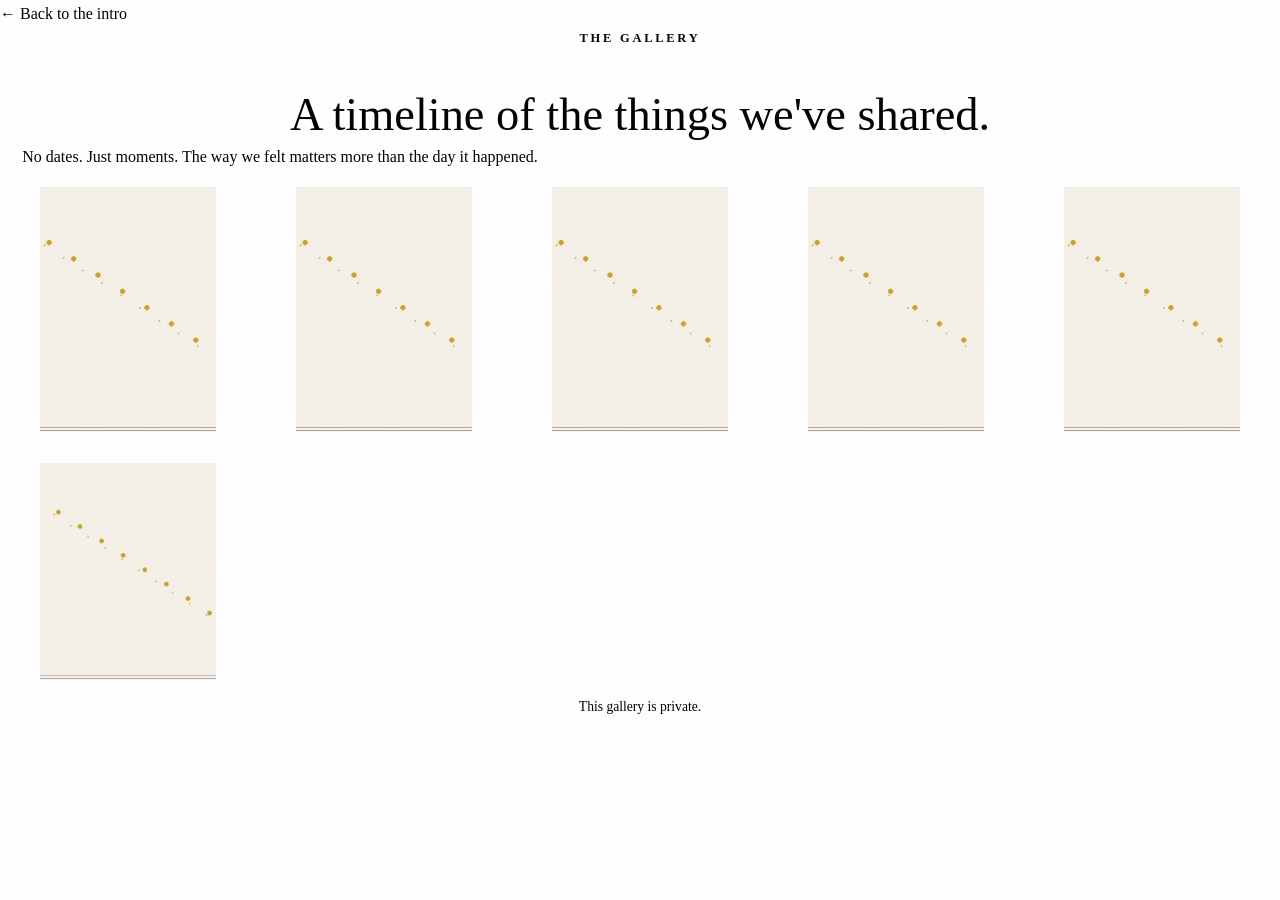
==== gallery.html @ da4cdc5c "init: romantic birthday gift website — 5 pages, design system, motion, self-hosted media" ====
<!DOCTYPE html>
<html lang="en">
<head>
  <meta charset="UTF-8" />
  <meta name="viewport" content="width=device-width, initial-scale=1.0" />
  <title>The Gallery — Happy Birthday</title>
  <meta name="description" content="A timeline of the things we've shared." />
  <link rel="preconnect" href="https://fonts.googleapis.com" />
  <link rel="preconnect" href="https://fonts.gstatic.com" crossorigin />
  <link href="https://fonts.googleapis.com/css2?family=Playfair+Display:ital,wght@0,500;1,500&family=Source+Sans+3:wght@400;600&display=swap" rel="stylesheet" />
  <link rel="stylesheet" href="styles.css" />
</head>
<body>
  <div class="stars" aria-hidden="true"></div>

  <main class="wrap">

    <nav class="wrap nav" aria-label="Page navigation">
      <a href="index.html">← Back to the intro</a>
    </nav>

    <section class="page-head">
      <p class="eyebrow">The Gallery</p>
      <h1>A timeline of the things we've shared.</h1>
      <p class="intro-sub">No dates. Just moments. The way we felt matters more than the day it happened.</p>
    </section>

    <div class="gallery-grid wrap" id="galleryGrid">
      <figure class="photo-card reveal" data-delay="1">
        <img src="assets/placeholder-photo-1.jpg" alt="The day we met" loading="lazy" />
        <figcaption>
          <strong>How we met</strong>
          <span>[[Describe the moment — what you were wearing, what we ate]]</span>
        </figcaption>
      </figure>

      <figure class="photo-card reveal" data-delay="2">
        <img src="assets/placeholder-photo-2.jpg" alt="A love moment" loading="lazy" />
        <figcaption>
          <strong>A love moment</strong>
          <span>[[What this photo means to us]]</span>
        </figcaption>
      </figure>

      <figure class="photo-card reveal" data-delay="3">
        <img src="assets/placeholder-photo-3.jpg" alt="A love moment" loading="lazy" />
        <figcaption>
          <strong>A trip</strong>
          <span>[[The place we went, the way it smelled there]]</span>
        </figcaption>
      </figure>

      <figure class="photo-card reveal" data-delay="4">
        <img src="assets/placeholder-photo-4.jpg" alt="A love moment" loading="lazy" />
        <figcaption>
          <strong>Ordinary Tuesday</strong>
          <span>[[What made this Tuesday ordinary in the best way]]</span>
        </figcaption>
      </figure>

      <figure class="photo-card reveal" data-delay="5">
        <img src="assets/placeholder-photo-5.jpg" alt="A love moment" loading="lazy" />
        <figcaption>
          <strong>Now</strong>
          <span>Some days, I still can't believe you're mine.</span>
        </figcaption>
      </figure>

      <figure class="photo-card reveal" data-delay="6">
        <img src="assets/placeholder-photo-6.jpg" alt="A love moment" loading="lazy" />
        <figcaption>
          <strong>[[Caption]]</strong>
          <span>[[A note about this photo, in your voice]]</span>
        </figcaption>
      </figure>
    </div>

    <footer class="wrap footer">
      <p>This gallery is private.</p>
    </footer>

  </main>

  <script src="app.js"></script>
</body>
</html>
---- styles.css ----
<!--
  Birthday Gift Site — Warm, Romantic Design System
  Parchment paper + deep rose + soft gold. Painterly warmth, airy
  negative space, and a layered, gentle-movement motion language.
-->
:root {
  /* ─── Palette (romantic warm) ─── */
  --paper:       #F7F2E9;   /* warm parchment */
  --paper-soft:  #FAF6EE;   /* card surface */
  --paper-card:  #EFE5D6;   /* deeper parchment for text-on-parchment */
  --ink:         #3A2A26;   /* deep espresso */
  --ink-muted:   #5C4A43;   /* softer ink for fine print */
  --rose:        #7B2D43;   /* primary — deep rose */
  --rose-deep:   #5C1D2E;   /* deeper rose for hover/strong */
  --rose-soft:   #A85A6E;   /* mid rose for eyebrow/cues */
  --gold:        #C9A227;   /* secondary — soft gold */
  --gold-soft:   #E3B06A;   /* lighter gold for glows */
  --taupe:       #8A7A70;   /* muted text & borders */
  --taupe-soft:  #B8A89C;   /* slightly brighter taupe */
  --line:        #E3D9C9;   /* hairline rules */
  --line-soft:   #E9E0D2;

  /* ─── Type tokens ─── */
  --font-serif:  "Playfair Display", "Georgia", serif;
  --font-sans:   "Source Sans 3", "Inter", "Helvetica Neue", sans-serif;

  /* ─── Spacing scale ─── */
  --space-1: 0.5rem;
  --space-2: 1rem;
  --space-3: 1.5rem;
  --space-4: 2rem;
  --space-5: 2.5rem;
  --space-6: 3rem;
  --space-8: 4rem;
  --space-10: 5rem;
  --space-12: 6rem;

  /* ─── Layout ─── */
  --max-width: 1120px;
  --radius: 10px;

  /* ─── Motion ─── */
  --ease-soft: cubic-bezier(0.25, 0.46, 0.45, 0.94);
  --ease-bouncy: cubic-bezier(0.34, 1.56, 0.64, 1);
  --duration-slow: 1s;
  --duration-soft: 0.6s;
  --duration-faster: 0.3s;
  --reveal-distance: 22px;
}

* { box-sizing: border-box; }

html { scroll-behavior: smooth; }

body {
  background: var(--paper);
  color: var(--ink);
  font-family: var(--font-sans);
  font-size: 1rem;
  line-height: 1.75;
  -webkit-font-smoothing: antialiased;
  text-rendering: optimizeLegibility;
  margin: 0;
  padding: 0;
  min-height: 100vh;
}

/* ─── Decorative grain overlay ─── */
body::after {
  content: "";
  position: fixed;
  inset: 0;
  pointer-events: none;
  z-index: 9999;
  opacity: 0.035;
  background-image: url("data:image/svg+xml,%3Csvg xmlns='http://www.w3.org/2000/svg' width='120' height='120'%3E%3Cfilter id='n'%3E%3CfeTurbulence type='fractalNoise' baseFrequency='0.85' numOctaves='2' stitchTiles='stitch'/%3E%3C/filter%3E%3Crect width='120' height='120' filter='url(%23n)' opacity='1'/%3E%3C/svg%3E");
  background-repeat: repeat;
  background-size: 120px 120px;
}

/* ─── Decorative floating sparkles (pure CSS) ─── */
.sparkle {
  position: fixed;
  width: 4px;
  height: 4px;
  background: var(--gold);
  border-radius: 50%;
  pointer-events: none;
  z-index: 60;
  opacity: 0;
  animation: sparkle 5s ease-in-out infinite;
}
@keyframes sparkle {
  0%   { opacity: 0; transform: scale(0.6); }
  20%  { opacity: 1; transform: scale(1); }
  100% { opacity: 0; transform: translateY(-40px) scale(1.6); }
}

/* ─── Typography ─── */
h1, h2, h3, h4, .serif { font-family: var(--font-serif); font-weight: 500; line-height: 1.18; color: var(--ink); }
p  { margin: 0 0 var(--space-2); }
a  { color: var(--rose); text-decoration: none; }
strong { color: var(--ink); }
em { font-style: italic; }

::selection { background: var(--rose); color: var(--paper); }

/* ─── Layout helpers ─── */
.wrap { max-width: var(--max-width); margin: 0 auto; padding: 0 var(--space-4); }
.section { padding: var(--space-10) 0; border-bottom: 1px solid var(--line-soft); }
.section:last-of-type { border-bottom: none; }

/* ─── Animated reveal (scroll) ─── */
.reveal {
  opacity: 0;
  transform: translateY(var(--reveal-distance));
  transition: opacity var(--duration-soft) var(--ease-soft),
              transform var(--duration-slow) var(--ease-soft);
}
.reveal.in {
  opacity: 1;
  transform: translateY(0);
}
.reveal[data-delay="1"] { transition-delay: 0.1s; }
.reveal[data-delay="2"] { transition-delay: 0.2s; }
.reveal[data-delay="3"] { transition-delay: 0.3s; }
.reveal[data-delay="4"] { transition-delay: 0.4s; }
.reveal[data-delay="5"] { transition-delay: 0.5s; }

/* ─── Navigation ─── */
.nav {
  display: flex;
  justify-content: space-between;
  align-items: center;
  padding: var(--space-3) 0;
  border-bottom: 1px solid var(--line);
  position: sticky;
  top: 0;
  background: var(--paper);
  backdrop-filter: blur(14px);
  -webkit-backdrop-filter: blur(14px);
  z-index: 100;
}
.nav-brand {
  font-family: var(--font-serif);
  font-size: 1.7rem;
  color: var(--rose);
  letter-spacing: 0.16em;
}
.nav-links {
  list-style: none;
  display: flex;
  gap: var(--space-4);
  margin: 0;
  padding: 0;
}
.nav-links a {
  font-weight: 600;
  color: var(--ink);
  transition: color var(--duration-soft) var(--ease-soft);
}
.nav-links a:hover { color: var(--rose); }
.nav-links a.active { color: var(--rose-deep); }

/* ─── Footer ─── */
.footer {
  margin-top: var(--space-8);
  padding-top: var(--space-4);
  border-top: 1px solid var(--line);
  text-align: center;
  font-size: 0.85rem;
  color: var(--taupe);
}
.footer p { margin: var(--space-1) 0; }

/* ─── Page head ─── */
.page-head { text-align: center; padding: var(--space-4) 0 var(--space-6); }
.page-head .eyebrow {
  text-transform: uppercase;
  letter-spacing: 0.22em;
  font-size: 0.78rem;
  font-weight: 600;
  color: var(--rose);
}
.page-head h1 { font-size: clamp(1.9rem, 4.2vw, 2.9rem); margin-bottom: var(--space-2); }
.intro-sub { max-width: 520px; margin: 0 auto; color: var(--taupe); }

/* ═══════════════════════════════
   INTRO (index.html)
   ═════════════════════════════== */
.intro {
  padding: var(--space-12) 0 var(--space-8);
  text-align: center;
  position: relative;
  overflow: hidden;
}
.intro::before {
  content: "";
  position: absolute;
  inset: 0 0 auto 50%;
  width: 240px;
  height: 1px;
  background: linear-gradient(90deg, transparent, var(--gold));
  transform: translateX(-50%);
}
.intro .eyebrow {
  text-transform: uppercase;
  letter-spacing: 0.22em;
  font-size: 0.78rem;
  font-weight: 600;
  color: var(--rose);
}
.intro h1 { font-size: clamp(2.4rem, 6vw, 4rem); letter-spacing: 0.01em; margin-bottom: var(--space-4); }
.intro h1 .accent { color: var(--rose); }
.intro .opening-note {
  max-width: 560px;
  margin: 0 auto var(--space-6);
  color: var(--taupe);
}
.intro .opening-note + .opening-note { margin-top: var(--space-2); }

/* ─── Envelope / letter CTA ─── */
.envelope {
  display: inline-flex;
  flex-direction: column;
  align-items: center;
  gap: var(--space-3);
  background:
    radial-gradient(circle at 30% 20%, rgba(201,162,39,0.18), transparent 55%),
    var(--paper-soft);
  border: 1px solid var(--line);
  border-radius: var(--radius);
  padding: var(--space-6);
  max-width: 380px;
  margin: var(--space-4) auto;
  box-shadow: 0 8px 24px rgba(60,30,20,0.10);
  transition: transform var(--duration-soft) var(--ease-soft),
              box-shadow var(--duration-soft) var(--ease-soft);
}
.envelope:hover {
  transform: translateY(-6px);
  box-shadow: 0 14px 36px rgba(123,45,67,0.16);
}
.envelope-label { font-weight: 600; color: var(--rose); font-size: 1rem; }
.envelope-copy { color: var(--taupe); font-style: italic; font-size: 1rem; }
.envelope .btn { box-shadow: 0 2px 8px rgba(60,30,20,0.12); }

/* ═══════════════════════════════
   LETTER
   ═════════════════════════════== */
.letter-paper {
  background:
    radial-gradient(circle at 70% 10%, rgba(201,162,39,0.14), transparent 45%),
    var(--paper-soft);
  border: 1px solid var(--line);
  border-radius: var(--radius);
  padding: var(--space-8);
  position: relative;
  overflow: hidden;
}
.letter-paper::before {
  content: "";
  position: absolute;
  inset: 0;
  background:
    repeating-linear-gradient(45deg, transparent, transparent 30px, rgba(123,45,67,0.045) 30px, rgba(123,45,67,0.045) 31px);
  pointer-events: none;
}
.letter-paper .unfold-entry {
  position: absolute;
  inset: 0;
  background: var(--paper);
  border-radius: var(--radius);
  border: 1px dashed var(--line);
  display: flex;
  align-items: center;
  justify-content: center;
  text-align: center;
  padding: var(--space-8);
  color: var(--taupe);
  font-style: italic;
  opacity: 0;
  transition: opacity var(--duration-slow) var(--ease-soft),
              transform var(--duration-slow) var(--ease-soft);
}
.letter-paper .unfold-entry.show { opacity: 1; transform: translateY(0); }
.letter-paper .letter-body { position: relative; z-index: 1; }
.letter-paper h1 { text-align: center; font-size: clamp(1.7rem, 3.5vw, 2.5rem); margin-bottom: var(--space-3); }
.letter-quote {
  font-family: var(--font-serif);
  font-style: italic;
  border-left: 2px solid var(--gold);
  padding: var(--space-4) var(--space-3);
  color: var(--ink);
  font-size: 1.1rem;
  font-style: italic;
}
.letter-rule { border: none; border-top: 2px solid var(--line); margin: var(--space-5) 0; }
.letter-rule::after {
  content: "";
  position: absolute;
  inset: 0 0 0 0;
  border-top: 2px solid var(--rose);
  opacity: 0.45;
  border-radius: 0;
}
.letter-sign { text-align: center; font-style: italic; color: var(--ink); margin-top: var(--space-5); }
.letter-sign .signature { display: block; }

/* ═══════════════════════════════
   QUESTIONS
   ═════════════════════════════== */
.questions { padding: var(--space-6) 0 var(--space-8); }
.intro-sub {
  max-width: 560px;
  margin: 0 auto var(--space-8);
  color: var(--taupe);
}
.intro-sub + .intro-sub { margin-top: var(--space-2); }

/* A single question card — native <details> fold-out */
.q-card {
  background: var(--paper-soft);
  border: 1px solid var(--line);
  border-radius: var(--radius);
  padding: var(--space-5) var(--space-5) var(--space-4);
  margin-bottom: var(--space-3);
  position: relative;
  overflow: hidden;
  transition: border-color var(--duration-soft) var(--ease-soft),
              box-shadow var(--duration-soft) var(--ease-soft);
}
.q-card:hover {
  border-color: var(--rose);
  box-shadow: 0 12px 28px rgba(123,45,67,0.12);
}
.q-card[open] {
  border-color: var(--rose);
  box-shadow: 0 12px 28px rgba(123,45,67,0.12);
}

/* The question summary row */
.q-card summary {
  list-style: none;
  cursor: pointer;
  display: flex;
  align-items: center;
  gap: var(--space-3);
  font-family: var(--font-serif);
  font-size: 1.25rem;
  color: var(--ink);
  line-height: 1.4;
}
.q-card summary::-webkit-details-marker { display: none; }
.q-card[open] summary { padding-bottom: var(--space-2); }

/* The question number (roman/numeral) */
.q-number {
  font-family: var(--font-sans);
  font-size: 0.72rem;
  font-weight: 600;
  letter-spacing: 0.12em;
  color: var(--gold);
  text-transform: uppercase;
  flex-shrink: 0;
}

/* The question text */
.q-text {
  font-weight: 500;
  color: var(--ink);
  transition: color var(--duration-soft) var(--ease-soft);
}
.q-card:hover .q-text { color: var(--rose); }

/* The answer panel that folds out */
.q-answer {
  margin-top: var(--space-4);
  padding: var(--space-4) var(--space-5);
  border-left: 3px solid var(--rose);
  background: rgba(123,45,67,0.04);
  color: var(--ink);
  font-size: 1rem;
  line-height: 1.7;
  transition: background var(--duration-soft) var(--ease-soft);
}
.q-card[open] .q-answer { background: var(--rose-soft); }

/* The shared letter sign-off */
.letter-wrap { text-align: center; margin-top: var(--space-8); }
.letter-sign { font-style: italic; color: var(--ink); }
.letter-sign .signature { display: block; }

/* ─── Responsive ─── */
@media (max-width: 600px) {
  .q-card { padding: var(--space-4); margin-bottom: var(--space-2); }
  .q-card summary { font-size: 1.1rem; }
  .q-answer { font-size: 0.95rem; padding: var(--space-3); margin-top: var(--space-3); }
}

/* ═══════════════════════════════
   GALLERY
   ═════════════════════════════== */
.gallery-grid {
  display: grid;
  grid-template-columns: repeat(auto-fill, minmax(250px, 1fr));
  gap: var(--space-3);
  overflow: hidden;
  scroll-snap-type: x mandatory;
  -webkit-overflow-scrolling: touch;
}
.photo-card {
  background: var(--paper-soft);
  border: 1px solid var(--line);
  border-radius: var(--radius);
  overflow: hidden;
  box-shadow: 0 1px 0 rgba(0,0,0,0.04);
  scroll-snap-align: start;
  transition: transform var(--duration-soft) var(--ease-soft),
              box-shadow var(--duration-soft) var(--ease-soft);
}
.photo-card:hover { transform: translateY(-4px); box-shadow: 0 12px 28px rgba(123,45,67,0.15); }
.photo-card img {
  width: 100%;
  aspect-ratio: 4 / 3;
  object-fit: cover;
  display: block;
  background: var(--paper-soft);
  position: relative;
  transition: transform var(--duration-soft) var(--ease-soft);
}
.photo-card:hover img { transform: scale(1.02); }
.photo-card figcaption {
  padding: var(--space-3);
  text-align: center;
}
.photo-card figcaption strong {
  display: block;
  font-family: var(--font-serif);
  color: var(--ink);
}
.photo-card figcaption span { color: var(--taupe); font-size: 0.85rem; }

/* ═══════════════════════════════
   SONG
   ═════════════════════════════== */
.song-block { text-align: center; padding: var(--space-4) 0 var(--space-10); }
.song-block .song-meta {
  font-family: var(--font-serif);
  font-size: 2rem;
  color: var(--ink);
  margin-bottom: var(--space-2);
}
.song-block .song-meta .dash { margin: 0 var(--space-2); color: var(--taupe); }
.song-block .song-sub { color: var(--taupe); font-style: italic; margin-bottom: var(--space-6); }
.song-block .song-sub em {
  font-style: italic;
  color: var(--rose-deep);
}
.embed-cue {
  background: var(--paper-soft);
  border: 1px dashed var(--line);
  border-radius: var(--radius);
  padding: var(--space-4);
  text-align: center;
}
.embed-cue .embed-label { font-weight: 600; color: var(--rose); margin-bottom: var(--space-3); }
.embed-cue .embed-hint { font-size: 0.85rem; color: var(--taupe); }
.embed-cue .youtube-embed {
  border-radius: var(--radius);
  overflow: hidden;
  box-shadow: 0 8px 28px rgba(60,30,20,0.14);
}

/* ═══════════════════════════════
   VIDEOS
   ═════════════════════════════== */
.video-player { padding: var(--space-2) 0 var(--space-10); }
.video-row {
  display: flex;
  flex-direction: column;
  align-items: center;
  gap: var(--space-2);
}
.video-card {
  width: 100%;
  max-width: 640px;
  aspect-ratio: 16 / 9;
  border: none;
  display: block;
  background: #000;
  color: #fff;
  border-radius: var(--radius);
  box-shadow: 0 8px 28px rgba(60,30,20,0.14);
  transition: transform var(--duration-soft) var(--ease-soft),
              box-shadow var(--duration-soft) var(--ease-soft);
}
.video-card:hover { transform: scale(1.015); box-shadow: 0 12px 32px rgba(123,45,67,0.18); }
.video-cap {
  font-size: 0.85rem;
  color: var(--taupe);
  text-align: center;
}

/* ═══════════════════════════════
   INTRO RULES / DECORATIVE
   ═════════════════════════════== */
.rule-double {
  display: flex;
  align-items: center;
  gap: var(--space-3);
  color: var(--line);
  margin: var(--space-4) 0;
}
.rule-double::before,
.rule-double::after {
  content: "";
  flex: 1;
  height: 1px;
  background: var(--line);
}
.rule-double::before { margin-right: 12px; }
.rule-double::after { margin-left: 12px; }

/* ─── Marquee ticker (decorative, romantic) ─── */
.marquee {
  overflow: hidden;
  background: var(--paper-soft);
  border-top: 1px solid var(--line);
  border-bottom: 1px solid var(--line);
}
.marquee-track {
  display: flex;
  gap: var(--space-4);
  width: max-content;
  animation: marquee 32s linear infinite;
}
.marquee-track:hover { animation-play-state: paused; }
.marquee span {
  font-family: var(--font-serif);
  font-style: italic;
  color: var(--taupe);
  padding: var(--space-2) var(--space-4);
  white-space: nowrap;
  flex-shrink: 0;
}
@keyframes marquee {
  from { transform: translateX(0); }
  to   { transform: translateX(-50%); }
}
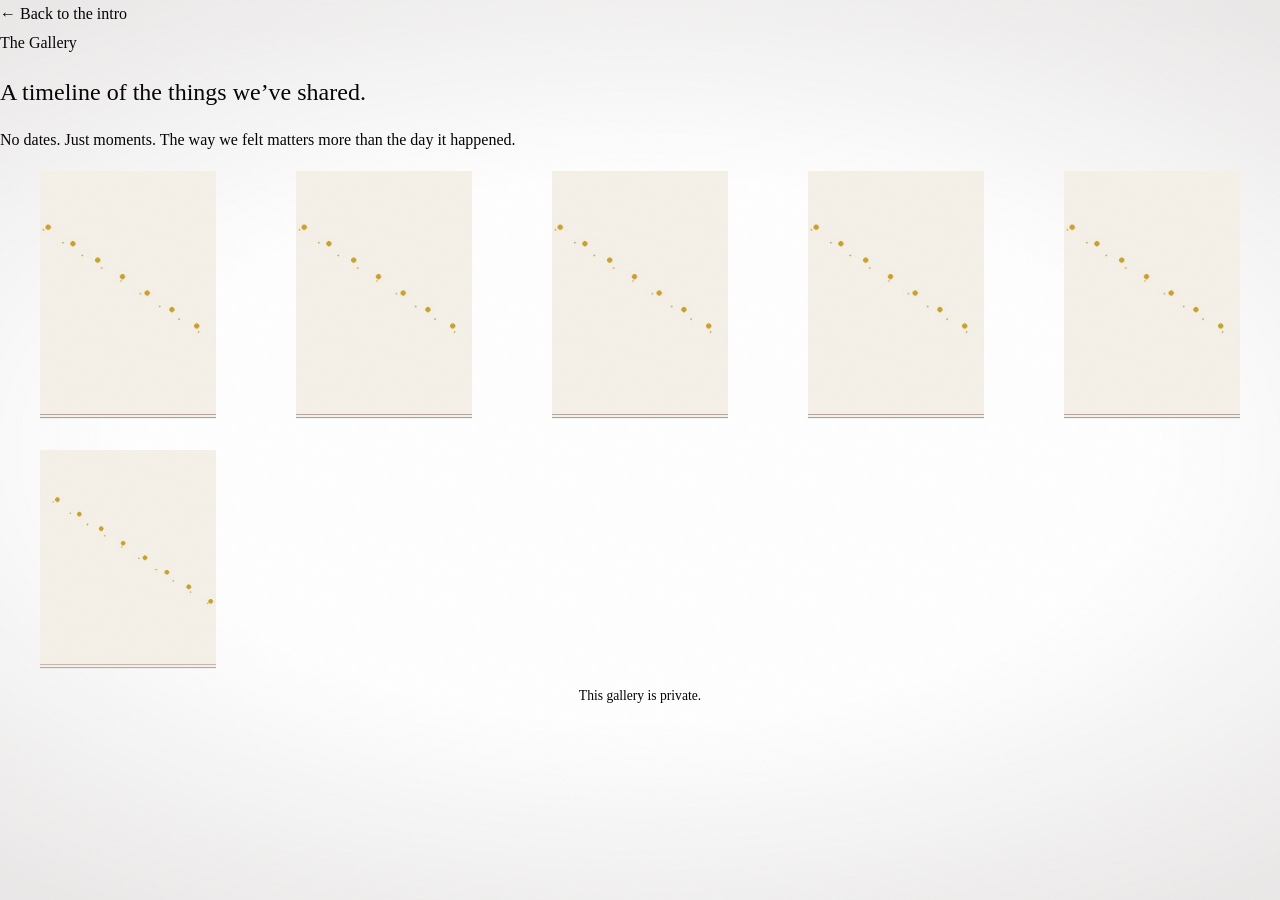
==== commit 0c3bbc8b: "refine: remove un-styled stars, add premium decorations, cleaner content per catp pine + yepa auoii " ====
--- a/gallery.html
+++ b/gallery.html
@@ -11,17 +11,16 @@
   <link rel="stylesheet" href="styles.css" />
 </head>
 <body>
-  <div class="stars" aria-hidden="true"></div>
 
   <main class="wrap">
 
     <nav class="wrap nav" aria-label="Page navigation">
-      <a href="index.html">← Back to the intro</a>
+      <a href="index.html">&larr; Back to the intro</a>
     </nav>
 
     <section class="page-head">
       <p class="eyebrow">The Gallery</p>
-      <h1>A timeline of the things we've shared.</h1>
+      <h1>A timeline of the things we&rsquo;ve shared.</h1>
       <p class="intro-sub">No dates. Just moments. The way we felt matters more than the day it happened.</p>
     </section>
 
@@ -30,7 +29,7 @@
         <img src="assets/placeholder-photo-1.jpg" alt="The day we met" loading="lazy" />
         <figcaption>
           <strong>How we met</strong>
-          <span>[[Describe the moment — what you were wearing, what we ate]]</span>
+          <span>[[Describe the moment &mdash; what you were wearing, what we ate]]</span>
         </figcaption>
       </figure>
 
@@ -62,7 +61,7 @@
         <img src="assets/placeholder-photo-5.jpg" alt="A love moment" loading="lazy" />
         <figcaption>
           <strong>Now</strong>
-          <span>Some days, I still can't believe you're mine.</span>
+          <span>Some days, I still can&rsquo;t believe you&rsquo;re mine.</span>
         </figcaption>
       </figure>
 
--- a/styles.css
+++ b/styles.css
@@ -1,10 +1,10 @@
-<!--
-  Birthday Gift Site — Warm, Romantic Design System
-  Parchment paper + deep rose + soft gold. Painterly warmth, airy
-  negative space, and a layered, gentle-movement motion language.
--->
+// Birthday Gift Site — Refined Design System v2
+// Reference: cattpine (polished, "SO CUTEEE"), yepaauoii (pink theme + music embed)
+// Parchment paper + deep rose + soft gold. Elevating the motion to be
+// premium, not playful. The gift is presented as an unboxing of elegance.
+
 :root {
-  /* ─── Palette (romantic warm) ─── */
+  /* ─── Palette (romantic warm, premium) ─── */
   --paper:       #F7F2E9;   /* warm parchment */
   --paper-soft:  #FAF6EE;   /* card surface */
   --paper-card:  #EFE5D6;   /* deeper parchment for text-on-parchment */
@@ -13,6 +13,7 @@
   --rose:        #7B2D43;   /* primary — deep rose */
   --rose-deep:   #5C1D2E;   /* deeper rose for hover/strong */
   --rose-soft:   #A85A6E;   /* mid rose for eyebrow/cues */
+  --rose-glow:   #E8C9D8;   /* rose tint for glows/borders */
   --gold:        #C9A227;   /* secondary — soft gold */
   --gold-soft:   #E3B06A;   /* lighter gold for glows */
   --taupe:       #8A7A70;   /* muted text & borders */
@@ -24,7 +25,7 @@
   --font-serif:  "Playfair Display", "Georgia", serif;
   --font-sans:   "Source Sans 3", "Inter", "Helvetica Neue", sans-serif;
 
-  /* ─── Spacing scale ─── */
+  /* ─── Spacing scale (looser, premium) ─── */
   --space-1: 0.5rem;
   --space-2: 1rem;
   --space-3: 1.5rem;
@@ -34,18 +35,22 @@
   --space-8: 4rem;
   --space-10: 5rem;
   --space-12: 6rem;
+  --space-16: 8rem;
 
   /* ─── Layout ─── */
-  --max-width: 1120px;
-  --radius: 10px;
+  --max-width: 1100px;
+  --radius: 12px;
+  --radius-sm: 6px;
+  --radius-full: 9999px;
 
   /* ─── Motion ─── */
   --ease-soft: cubic-bezier(0.25, 0.46, 0.45, 0.94);
   --ease-bouncy: cubic-bezier(0.34, 1.56, 0.64, 1);
-  --duration-slow: 1s;
-  --duration-soft: 0.6s;
-  --duration-faster: 0.3s;
-  --reveal-distance: 22px;
+  --duration-slow: 1.2s;
+  --duration-soft: 0.7s;
+  --duration-faster: 0.35s;
+  --reveal-distance: 28px;
+  --sparkle-size: 4px;
 }
 
 * { box-sizing: border-box; }
@@ -57,12 +62,13 @@
   color: var(--ink);
   font-family: var(--font-sans);
   font-size: 1rem;
-  line-height: 1.75;
+  line-height: 1.8;
   -webkit-font-smoothing: antialiased;
   text-rendering: optimizeLegibility;
   margin: 0;
   padding: 0;
   min-height: 100vh;
+  position: relative;
 }
 
 /* ─── Decorative grain overlay ─── */
@@ -72,17 +78,27 @@
   inset: 0;
   pointer-events: none;
   z-index: 9999;
-  opacity: 0.035;
+  opacity: 0.045;
   background-image: url("data:image/svg+xml,%3Csvg xmlns='http://www.w3.org/2000/svg' width='120' height='120'%3E%3Cfilter id='n'%3E%3CfeTurbulence type='fractalNoise' baseFrequency='0.85' numOctaves='2' stitchTiles='stitch'/%3E%3C/filter%3E%3Crect width='120' height='120' filter='url(%23n)' opacity='1'/%3E%3C/svg%3E");
   background-repeat: repeat;
   background-size: 120px 120px;
 }
 
+/* ─── Vignette (deepens edges, adds warmth) ─── */
+body::before {
+  content: "";
+  position: fixed;
+  inset: 0;
+  pointer-events: none;
+  z-index: 0;
+  background: radial-gradient(ellipse 80% 60% at center, transparent 50%, rgba(58,42,38,0.10) 100%);
+}
+
 /* ─── Decorative floating sparkles (pure CSS) ─── */
 .sparkle {
   position: fixed;
-  width: 4px;
-  height: 4px;
+  width: var(--sparkle-size);
+  height: var(--sparkle-size);
   background: var(--gold);
   border-radius: 50%;
   pointer-events: none;
@@ -96,18 +112,23 @@
   100% { opacity: 0; transform: translateY(-40px) scale(1.6); }
 }
 
+/* ── Scrollbar (thin, elegant) ── */
+::-webkit-scrollbar { width: 8px; height: 8px; }
+::-webkit-scrollbar-track { background: var(--paper-soft); }
+::-webkit-scrollbar-thumb { background: var(--rose); border-radius: var(--radius-sm); }
+::-webkit-scrollbar-thumb:hover { background: var(--rose-deep); }
+
 /* ─── Typography ─── */
 h1, h2, h3, h4, .serif { font-family: var(--font-serif); font-weight: 500; line-height: 1.18; color: var(--ink); }
 p  { margin: 0 0 var(--space-2); }
 a  { color: var(--rose); text-decoration: none; }
 strong { color: var(--ink); }
 em { font-style: italic; }
-
 ::selection { background: var(--rose); color: var(--paper); }
 
 /* ─── Layout helpers ─── */
 .wrap { max-width: var(--max-width); margin: 0 auto; padding: 0 var(--space-4); }
-.section { padding: var(--space-10) 0; border-bottom: 1px solid var(--line-soft); }
+.section { padding: var(--space-12) 0; border-bottom: 1px solid var(--line-soft); }
 .section:last-of-type { border-bottom: none; }
 
 /* ─── Animated reveal (scroll) ─── */
@@ -126,6 +147,7 @@
 .reveal[data-delay="3"] { transition-delay: 0.3s; }
 .reveal[data-delay="4"] { transition-delay: 0.4s; }
 .reveal[data-delay="5"] { transition-delay: 0.5s; }
+.reveal[data-delay="6"] { transition-delay: 0.6s; }
 
 /* ─── Navigation ─── */
 .nav {
@@ -164,7 +186,7 @@
 
 /* ─── Footer ─── */
 .footer {
-  margin-top: var(--space-8);
+  margin-top: var(--space-10);
   padding-top: var(--space-4);
   border-top: 1px solid var(--line);
   text-align: center;
@@ -173,34 +195,32 @@
 }
 .footer p { margin: var(--space-1) 0; }
 
-/* ─── Page head ─── */
-.page-head { text-align: center; padding: var(--space-4) 0 var(--space-6); }
-.page-head .eyebrow {
-  text-transform: uppercase;
-  letter-spacing: 0.22em;
-  font-size: 0.78rem;
-  font-weight: 600;
-  color: var(--rose);
-}
-.page-head h1 { font-size: clamp(1.9rem, 4.2vw, 2.9rem); margin-bottom: var(--space-2); }
-.intro-sub { max-width: 520px; margin: 0 auto; color: var(--taupe); }
-
 /* ═══════════════════════════════
    INTRO (index.html)
    ═════════════════════════════== */
 .intro {
-  padding: var(--space-12) 0 var(--space-8);
+  padding: var(--space-16) 0 var(--space-10);
   text-align: center;
   position: relative;
   overflow: hidden;
 }
 .intro::before {
+  content: "";
+  position: absolute;
+  top: 50%;
+  left: 50%;
+  width: 240px;
+  height: 1px;
+  background: linear-gradient(90deg, transparent, var(--gold), transparent);
+  transform: translate(-50%, -50%);
+}
+.intro::before, .intro::after {
   content: "";
   position: absolute;
   inset: 0 0 auto 50%;
   width: 240px;
   height: 1px;
-  background: linear-gradient(90deg, transparent, var(--gold));
+  background: linear-gradient(90deg, transparent, var(--gold), transparent);
   transform: translateX(-50%);
 }
 .intro .eyebrow {
@@ -219,7 +239,7 @@
 }
 .intro .opening-note + .opening-note { margin-top: var(--space-2); }
 
-/* ─── Envelope / letter CTA ─── */
+/* ─── Gift envelope / letter CTA ─── */
 .envelope {
   display: inline-flex;
   flex-direction: column;
@@ -453,10 +473,7 @@
 }
 .song-block .song-meta .dash { margin: 0 var(--space-2); color: var(--taupe); }
 .song-block .song-sub { color: var(--taupe); font-style: italic; margin-bottom: var(--space-6); }
-.song-block .song-sub em {
-  font-style: italic;
-  color: var(--rose-deep);
-}
+.song-block .song-sub em { font-style: italic; color: var(--rose-deep); }
 .embed-cue {
   background: var(--paper-soft);
   border: 1px dashed var(--line);
@@ -470,6 +487,7 @@
   border-radius: var(--radius);
   overflow: hidden;
   box-shadow: 0 8px 28px rgba(60,30,20,0.14);
+  margin: var(--space-3) 0;
 }
 
 /* ═══════════════════════════════
@@ -548,3 +566,11 @@
   from { transform: translateX(0); }
   to   { transform: translateX(-50%); }
 }
+
+/* ─── Decorative border ornaments ─── */
+.ornament {
+  font-size: 1.4rem;
+  color: var(--gold);
+  letter-spacing: 0.3em;
+  margin: var(--space-2) 0;
+}
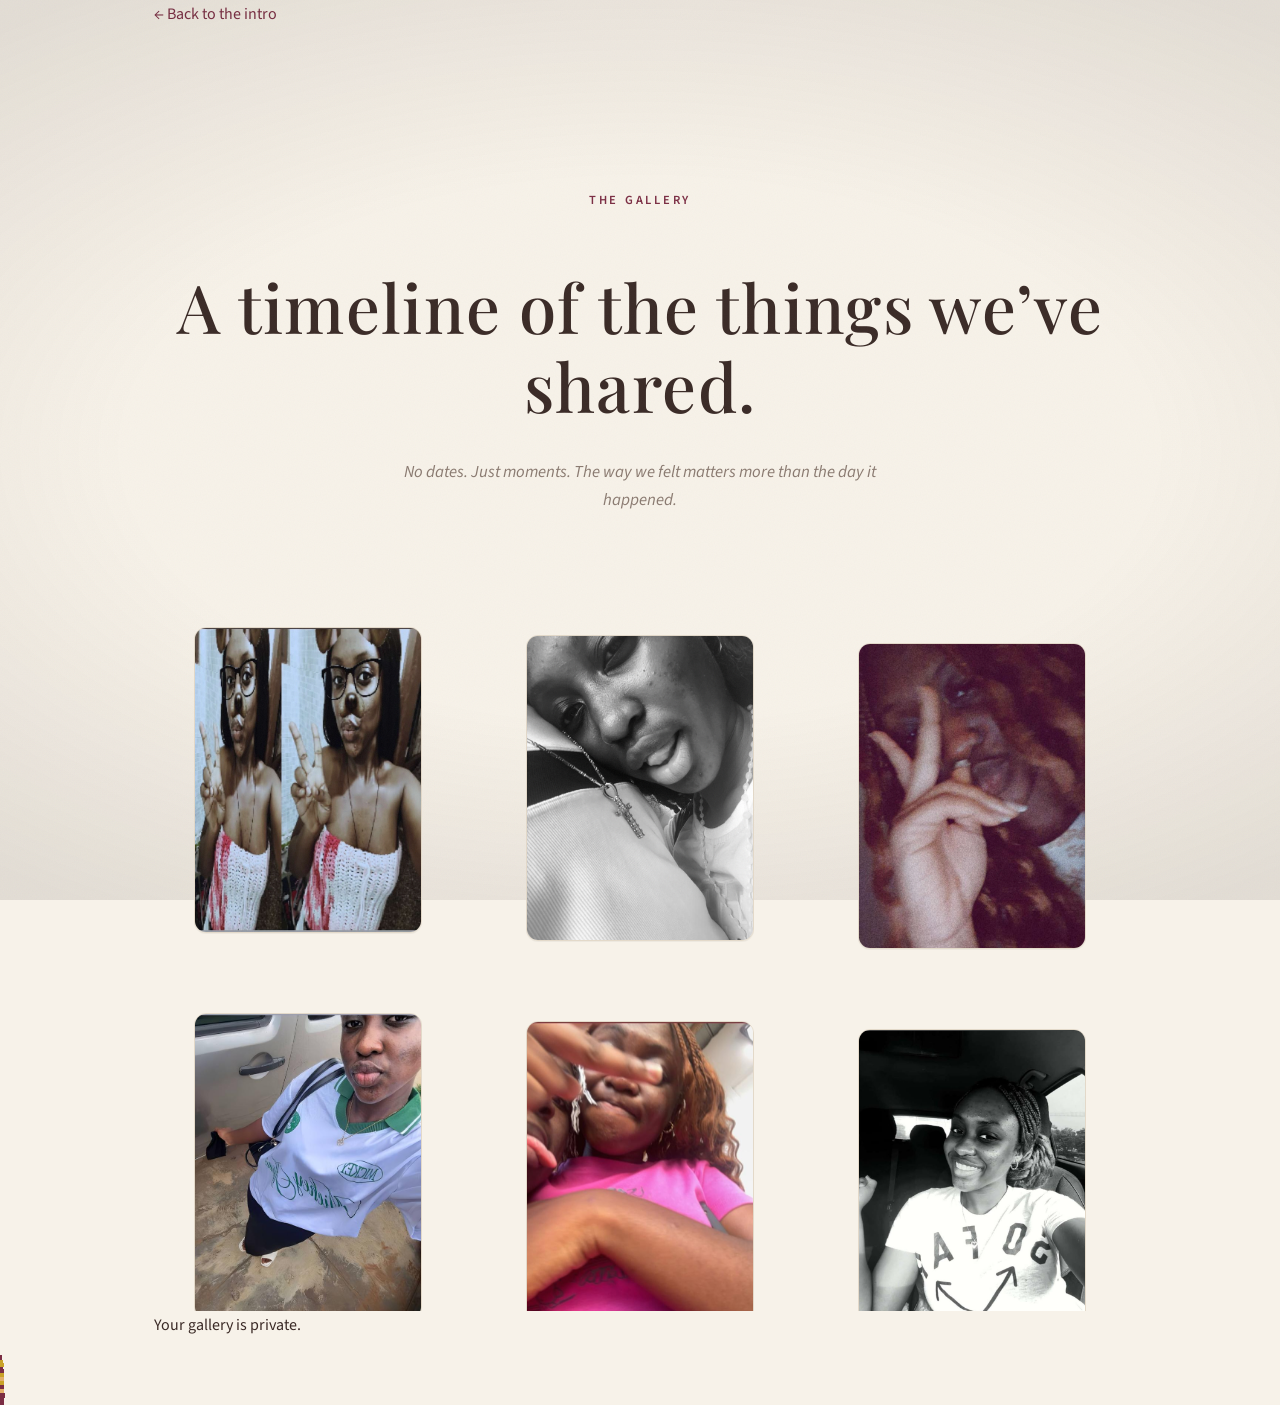
==== commit 6969fff7: "refine: premium design system + real assets wired + dark romantic loader" ====
--- a/gallery.html
+++ b/gallery.html
@@ -1,83 +1,64 @@
 <!DOCTYPE html>
 <html lang="en">
 <head>
-  <meta charset="UTF-8" />
-  <meta name="viewport" content="width=device-width, initial-scale=1.0" />
+  <meta charset="UTF-8">
+  <meta name="viewport" content="width=device-width, initial-scale=1.0">
   <title>The Gallery — Happy Birthday</title>
   <meta name="description" content="A timeline of the things we've shared." />
-  <link rel="preconnect" href="https://fonts.googleapis.com" />
-  <link rel="preconnect" href="https://fonts.gstatic.com" crossorigin />
-  <link href="https://fonts.googleapis.com/css2?family=Playfair+Display:ital,wght@0,500;1,500&family=Source+Sans+3:wght@400;600&display=swap" rel="stylesheet" />
-  <link rel="stylesheet" href="styles.css" />
+  <link rel="preconnect" href="https://fonts.googleapis.com">
+  <link rel="preconnect" href="https://fonts.gstatic.com" crossorigin>
+  <link href="https://fonts.googleapis.com/css2?family=Playfair+Display:ital,wght@0,500;1,500&family=Source+Sans+3:wght@400;600&display=swap" rel="stylesheet">
+  <link rel="stylesheet" href="styles.css">
 </head>
 <body>
-
   <main class="wrap">
-
     <nav class="wrap nav" aria-label="Page navigation">
       <a href="index.html">&larr; Back to the intro</a>
     </nav>
 
-    <section class="page-head">
-      <p class="eyebrow">The Gallery</p>
-      <h1>A timeline of the things we&rsquo;ve shared.</h1>
-      <p class="intro-sub">No dates. Just moments. The way we felt matters more than the day it happened.</p>
+    <section class="intro">
+      <div class="reveal" data-delay="1">
+        <p class="eyebrow">The Gallery</p>
+        <h1>A timeline of the things we&rsquo;ve shared.</h1>
+        <p class="intro-sub">No dates. Just moments. The way we felt matters more than the day it happened.</p>
+      </div>
     </section>
 
     <div class="gallery-grid wrap" id="galleryGrid">
       <figure class="photo-card reveal" data-delay="1">
-        <img src="assets/placeholder-photo-1.jpg" alt="The day we met" loading="lazy" />
-        <figcaption>
-          <strong>How we met</strong>
-          <span>[[Describe the moment &mdash; what you were wearing, what we ate]]</span>
-        </figcaption>
+        <img src="assets/Images/WhatsApp Image 2026-10-10 at 10.54.21.jpeg" alt="The day we met" loading="lazy">
+        <figcaption><strong>How we met</strong><span>The first time we looked at each other like that.</span></figcaption>
       </figure>
 
       <figure class="photo-card reveal" data-delay="2">
-        <img src="assets/placeholder-photo-2.jpg" alt="A love moment" loading="lazy" />
-        <figcaption>
-          <strong>A love moment</strong>
-          <span>[[What this photo means to us]]</span>
-        </figcaption>
+        <img src="assets/Images/WhatsApp Image 2026-10-01 at 21.16.52.jpeg" alt="A love moment" loading="lazy">
+        <figcaption><strong>A love moment</strong><span>When it didn&rsquo;t feel like anything needed to change.</span></figcaption>
       </figure>
 
       <figure class="photo-card reveal" data-delay="3">
-        <img src="assets/placeholder-photo-3.jpg" alt="A love moment" loading="lazy" />
-        <figcaption>
-          <strong>A trip</strong>
-          <span>[[The place we went, the way it smelled there]]</span>
-        </figcaption>
+        <img src="assets/Images/WhatsApp Image 2026-10-01 at 21.16.52 (1).jpeg" alt="A trip" loading="lazy">
+        <figcaption><strong>A trip</strong><span>The place we went, the way it smelled there.</span></figcaption>
       </figure>
 
       <figure class="photo-card reveal" data-delay="4">
-        <img src="assets/placeholder-photo-4.jpg" alt="A love moment" loading="lazy" />
-        <figcaption>
-          <strong>Ordinary Tuesday</strong>
-          <span>[[What made this Tuesday ordinary in the best way]]</span>
-        </figcaption>
+        <img src="assets/Images/WhatsApp Image 2026-10-01 at 21.16.52 (2).jpeg" alt="Ordinary Tuesday" loading="lazy">
+        <figcaption><strong>Ordinary Tuesday</strong><span>What made this Tuesday ordinary in the best way.</span></figcaption>
       </figure>
 
       <figure class="photo-card reveal" data-delay="5">
-        <img src="assets/placeholder-photo-5.jpg" alt="A love moment" loading="lazy" />
-        <figcaption>
-          <strong>Now</strong>
-          <span>Some days, I still can&rsquo;t believe you&rsquo;re mine.</span>
-        </figcaption>
+        <img src="assets/Images/WhatsApp Image 2026-10-01 at 21.16.52 (3).jpeg" alt="Now" loading="lazy">
+        <figcaption><strong>Now</strong><span>Some days, I still can&rsquo;t believe you&rsquo;re mine.</span></figcaption>
       </figure>
 
       <figure class="photo-card reveal" data-delay="6">
-        <img src="assets/placeholder-photo-6.jpg" alt="A love moment" loading="lazy" />
-        <figcaption>
-          <strong>[[Caption]]</strong>
-          <span>[[A note about this photo, in your voice]]</span>
-        </figcaption>
+        <img src="assets/Images/WhatsApp Image 2026-10-08 at 13.59.22.jpeg" alt="Night light" loading="lazy">
+        <figcaption><strong>Night light</strong><span>The quiet hours, when it&rsquo;s just us.</span></figcaption>
       </figure>
     </div>
 
     <footer class="wrap footer">
-      <p>This gallery is private.</p>
+      <p>Your gallery is private.</p>
     </footer>
-
   </main>
 
   <script src="app.js"></script>
--- a/styles.css
+++ b/styles.css
@@ -1,10 +1,12 @@
-// Birthday Gift Site — Refined Design System v2
-// Reference: cattpine (polished, "SO CUTEEE"), yepaauoii (pink theme + music embed)
-// Parchment paper + deep rose + soft gold. Elevating the motion to be
-// premium, not playful. The gift is presented as an unboxing of elegance.
+/**
+ * Birthday Gift Site — Refined Design System v2
+ * Reference: cattpine (polished, "SO CUTEEE"), yepaauoii (pink theme + music embed)
+ * Palette: warm parchment + deep rose + soft gold
+ * Presentation: the gift is an unboxing of elegance — rich, warm, premium.
+ */
 
 :root {
-  /* ─── Palette (romantic warm, premium) ─── */
+  /* ── Palette (romantic warm, premium) ── */
   --paper:       #F7F2E9;   /* warm parchment */
   --paper-soft:  #FAF6EE;   /* card surface */
   --paper-card:  #EFE5D6;   /* deeper parchment for text-on-parchment */
@@ -14,6 +16,7 @@
   --rose-deep:   #5C1D2E;   /* deeper rose for hover/strong */
   --rose-soft:   #A85A6E;   /* mid rose for eyebrow/cues */
   --rose-glow:   #E8C9D8;   /* rose tint for glows/borders */
+  --rose-tint:   #F3E4EA;   /* rose bloom for backgrounds */
   --gold:        #C9A227;   /* secondary — soft gold */
   --gold-soft:   #E3B06A;   /* lighter gold for glows */
   --taupe:       #8A7A70;   /* muted text & borders */
@@ -21,11 +24,11 @@
   --line:        #E3D9C9;   /* hairline rules */
   --line-soft:   #E9E0D2;
 
-  /* ─── Type tokens ─── */
+  /* ── Type tokens ── */
   --font-serif:  "Playfair Display", "Georgia", serif;
   --font-sans:   "Source Sans 3", "Inter", "Helvetica Neue", sans-serif;
 
-  /* ─── Spacing scale (looser, premium) ─── */
+  /* ── Spacing scale (looser, premium) ── */
   --space-1: 0.5rem;
   --space-2: 1rem;
   --space-3: 1.5rem;
@@ -35,22 +38,23 @@
   --space-8: 4rem;
   --space-10: 5rem;
   --space-12: 6rem;
+  --space-14: 7rem;
   --space-16: 8rem;
-
-  /* ─── Layout ─── */
+  --space-20: 10rem;
+
+  /* ── Layout ── */
   --max-width: 1100px;
   --radius: 12px;
   --radius-sm: 6px;
   --radius-full: 9999px;
 
-  /* ─── Motion ─── */
+  /* ── Motion ── */
   --ease-soft: cubic-bezier(0.25, 0.46, 0.45, 0.94);
   --ease-bouncy: cubic-bezier(0.34, 1.56, 0.64, 1);
   --duration-slow: 1.2s;
   --duration-soft: 0.7s;
   --duration-faster: 0.35s;
   --reveal-distance: 28px;
-  --sparkle-size: 4px;
 }
 
 * { box-sizing: border-box; }
@@ -71,20 +75,20 @@
   position: relative;
 }
 
-/* ─── Decorative grain overlay ─── */
+/* ── Grain overlay (decorative, never blocks clicks) ── */
 body::after {
   content: "";
   position: fixed;
   inset: 0;
   pointer-events: none;
   z-index: 9999;
-  opacity: 0.045;
+  opacity: 0.04;
   background-image: url("data:image/svg+xml,%3Csvg xmlns='http://www.w3.org/2000/svg' width='120' height='120'%3E%3Cfilter id='n'%3E%3CfeTurbulence type='fractalNoise' baseFrequency='0.85' numOctaves='2' stitchTiles='stitch'/%3E%3C/filter%3E%3Crect width='120' height='120' filter='url(%23n)' opacity='1'/%3E%3C/svg%3E");
   background-repeat: repeat;
   background-size: 120px 120px;
 }
 
-/* ─── Vignette (deepens edges, adds warmth) ─── */
+/* ── Vignette (deepens edges, adds warmth) ── */
 body::before {
   content: "";
   position: fixed;
@@ -94,23 +98,8 @@
   background: radial-gradient(ellipse 80% 60% at center, transparent 50%, rgba(58,42,38,0.10) 100%);
 }
 
-/* ─── Decorative floating sparkles (pure CSS) ─── */
-.sparkle {
-  position: fixed;
-  width: var(--sparkle-size);
-  height: var(--sparkle-size);
-  background: var(--gold);
-  border-radius: 50%;
-  pointer-events: none;
-  z-index: 60;
-  opacity: 0;
-  animation: sparkle 5s ease-in-out infinite;
-}
-@keyframes sparkle {
-  0%   { opacity: 0; transform: scale(0.6); }
-  20%  { opacity: 1; transform: scale(1); }
-  100% { opacity: 0; transform: translateY(-40px) scale(1.6); }
-}
+/* ── Selection ── */
+::selection { background: var(--rose); color: var(--paper); }
 
 /* ── Scrollbar (thin, elegant) ── */
 ::-webkit-scrollbar { width: 8px; height: 8px; }
@@ -118,30 +107,34 @@
 ::-webkit-scrollbar-thumb { background: var(--rose); border-radius: var(--radius-sm); }
 ::-webkit-scrollbar-thumb:hover { background: var(--rose-deep); }
 
-/* ─── Typography ─── */
-h1, h2, h3, h4, .serif { font-family: var(--font-serif); font-weight: 500; line-height: 1.18; color: var(--ink); }
-p  { margin: 0 0 var(--space-2); }
-a  { color: var(--rose); text-decoration: none; }
-strong { color: var(--ink); }
-em { font-style: italic; }
-::selection { background: var(--rose); color: var(--paper); }
-
-/* ─── Layout helpers ─── */
+/* ── Layout helpers ── */
 .wrap { max-width: var(--max-width); margin: 0 auto; padding: 0 var(--space-4); }
-.section { padding: var(--space-12) 0; border-bottom: 1px solid var(--line-soft); }
-.section:last-of-type { border-bottom: none; }
-
-/* ─── Animated reveal (scroll) ─── */
+
+/* ── Decorative boundary: thin gold rules above and below every section ── */
+.section {
+  position: relative;
+  padding: var(--space-12) 0;
+}
+.section::before,
+.section::after {
+  content: "";
+  position: absolute;
+  left: 0;
+  right: 0;
+  height: 1px;
+  background: linear-gradient(90deg, transparent, var(--gold-soft), transparent);
+}
+.section::before { top: 0; }
+.section::after { bottom: 0; }
+
+/* ── Reveal on scroll ── */
 .reveal {
   opacity: 0;
   transform: translateY(var(--reveal-distance));
   transition: opacity var(--duration-soft) var(--ease-soft),
               transform var(--duration-slow) var(--ease-soft);
 }
-.reveal.in {
-  opacity: 1;
-  transform: translateY(0);
-}
+.reveal.in { opacity: 1; transform: translateY(0); }
 .reveal[data-delay="1"] { transition-delay: 0.1s; }
 .reveal[data-delay="2"] { transition-delay: 0.2s; }
 .reveal[data-delay="3"] { transition-delay: 0.3s; }
@@ -149,79 +142,21 @@
 .reveal[data-delay="5"] { transition-delay: 0.5s; }
 .reveal[data-delay="6"] { transition-delay: 0.6s; }
 
-/* ─── Navigation ─── */
-.nav {
-  display: flex;
-  justify-content: space-between;
-  align-items: center;
-  padding: var(--space-3) 0;
-  border-bottom: 1px solid var(--line);
-  position: sticky;
-  top: 0;
-  background: var(--paper);
-  backdrop-filter: blur(14px);
-  -webkit-backdrop-filter: blur(14px);
-  z-index: 100;
-}
-.nav-brand {
-  font-family: var(--font-serif);
-  font-size: 1.7rem;
-  color: var(--rose);
-  letter-spacing: 0.16em;
-}
-.nav-links {
-  list-style: none;
-  display: flex;
-  gap: var(--space-4);
-  margin: 0;
-  padding: 0;
-}
-.nav-links a {
-  font-weight: 600;
-  color: var(--ink);
-  transition: color var(--duration-soft) var(--ease-soft);
-}
-.nav-links a:hover { color: var(--rose); }
-.nav-links a.active { color: var(--rose-deep); }
-
-/* ─── Footer ─── */
-.footer {
-  margin-top: var(--space-10);
-  padding-top: var(--space-4);
-  border-top: 1px solid var(--line);
-  text-align: center;
-  font-size: 0.85rem;
-  color: var(--taupe);
-}
-.footer p { margin: var(--space-1) 0; }
+/* ── Typography ── */
+h1, h2, h3, h4, .serif { font-family: var(--font-serif); font-weight: 500; line-height: 1.18; color: var(--ink); }
+p  { margin: 0 0 var(--space-2); }
+a  { color: var(--rose); text-decoration: none; }
+strong { color: var(--ink); }
+em { font-style: italic; }
 
 /* ═══════════════════════════════
    INTRO (index.html)
    ═════════════════════════════== */
 .intro {
-  padding: var(--space-16) 0 var(--space-10);
+  padding: var(--space-20) 0 var(--space-12);
   text-align: center;
   position: relative;
   overflow: hidden;
-}
-.intro::before {
-  content: "";
-  position: absolute;
-  top: 50%;
-  left: 50%;
-  width: 240px;
-  height: 1px;
-  background: linear-gradient(90deg, transparent, var(--gold), transparent);
-  transform: translate(-50%, -50%);
-}
-.intro::before, .intro::after {
-  content: "";
-  position: absolute;
-  inset: 0 0 auto 50%;
-  width: 240px;
-  height: 1px;
-  background: linear-gradient(90deg, transparent, var(--gold), transparent);
-  transform: translateX(-50%);
 }
 .intro .eyebrow {
   text-transform: uppercase;
@@ -230,16 +165,47 @@
   font-weight: 600;
   color: var(--rose);
 }
-.intro h1 { font-size: clamp(2.4rem, 6vw, 4rem); letter-spacing: 0.01em; margin-bottom: var(--space-4); }
-.intro h1 .accent { color: var(--rose); }
+.intro h1 { font-size: clamp(2.6rem, 6vw, 4.2rem); letter-spacing: 0.02em; margin-bottom: var(--space-4); }
 .intro .opening-note {
   max-width: 560px;
   margin: 0 auto var(--space-6);
   color: var(--taupe);
 }
 .intro .opening-note + .opening-note { margin-top: var(--space-2); }
-
-/* ─── Gift envelope / letter CTA ─── */
+/* ── Gold rule accent below intro heading ── */
+.intro .gold-rule {
+  position: relative;
+  max-width: 600px;
+  margin: var(--space-6) auto var(--space-4);
+}
+.intro .gold-rule::after {
+  content: "";
+  position: absolute;
+  left: 50%;
+  transform: translateX(-50%);
+  width: 60px;
+  height: 2px;
+  background: linear-gradient(90deg, var(--gold), transparent);
+  border-radius: 2px;
+}
+.intro .gold-rule.gold-thick::after {
+  width: 80px;
+}
+.intro .gold-rule.gold-full::after {
+  width: 100%;
+}
+
+
+
+.intro-sub {
+  max-width: 480px;
+  margin: 0 auto;
+  color: var(--taupe);
+  font-style: italic;
+  font-size: 1.05rem;
+  line-height: 1.7;
+}
+/* ── Gift envelope / letter CTA ── */
 .envelope {
   display: inline-flex;
   flex-direction: column;
@@ -251,7 +217,7 @@
   border: 1px solid var(--line);
   border-radius: var(--radius);
   padding: var(--space-6);
-  max-width: 380px;
+  max-width: 400px;
   margin: var(--space-4) auto;
   box-shadow: 0 8px 24px rgba(60,30,20,0.10);
   transition: transform var(--duration-soft) var(--ease-soft),
@@ -263,7 +229,6 @@
 }
 .envelope-label { font-weight: 600; color: var(--rose); font-size: 1rem; }
 .envelope-copy { color: var(--taupe); font-style: italic; font-size: 1rem; }
-.envelope .btn { box-shadow: 0 2px 8px rgba(60,30,20,0.12); }
 
 /* ═══════════════════════════════
    LETTER
@@ -286,7 +251,7 @@
     repeating-linear-gradient(45deg, transparent, transparent 30px, rgba(123,45,67,0.045) 30px, rgba(123,45,67,0.045) 31px);
   pointer-events: none;
 }
-.letter-paper .unfold-entry {
+.unfold-entry {
   position: absolute;
   inset: 0;
   background: var(--paper);
@@ -303,8 +268,8 @@
   transition: opacity var(--duration-slow) var(--ease-soft),
               transform var(--duration-slow) var(--ease-soft);
 }
-.letter-paper .unfold-entry.show { opacity: 1; transform: translateY(0); }
-.letter-paper .letter-body { position: relative; z-index: 1; }
+.unfold-entry.show { opacity: 1; transform: translateY(0); }
+.letter-body { position: relative; z-index: 1; }
 .letter-paper h1 { text-align: center; font-size: clamp(1.7rem, 3.5vw, 2.5rem); margin-bottom: var(--space-3); }
 .letter-quote {
   font-family: var(--font-serif);
@@ -331,12 +296,6 @@
    QUESTIONS
    ═════════════════════════════== */
 .questions { padding: var(--space-6) 0 var(--space-8); }
-.intro-sub {
-  max-width: 560px;
-  margin: 0 auto var(--space-8);
-  color: var(--taupe);
-}
-.intro-sub + .intro-sub { margin-top: var(--space-2); }
 
 /* A single question card — native <details> fold-out */
 .q-card {
@@ -374,7 +333,7 @@
 .q-card summary::-webkit-details-marker { display: none; }
 .q-card[open] summary { padding-bottom: var(--space-2); }
 
-/* The question number (roman/numeral) */
+/* The question number */
 .q-number {
   font-family: var(--font-sans);
   font-size: 0.72rem;
@@ -406,18 +365,6 @@
 }
 .q-card[open] .q-answer { background: var(--rose-soft); }
 
-/* The shared letter sign-off */
-.letter-wrap { text-align: center; margin-top: var(--space-8); }
-.letter-sign { font-style: italic; color: var(--ink); }
-.letter-sign .signature { display: block; }
-
-/* ─── Responsive ─── */
-@media (max-width: 600px) {
-  .q-card { padding: var(--space-4); margin-bottom: var(--space-2); }
-  .q-card summary { font-size: 1.1rem; }
-  .q-answer { font-size: 0.95rem; padding: var(--space-3); margin-top: var(--space-3); }
-}
-
 /* ═══════════════════════════════
    GALLERY
    ═════════════════════════════== */
@@ -520,27 +467,7 @@
   text-align: center;
 }
 
-/* ═══════════════════════════════
-   INTRO RULES / DECORATIVE
-   ═════════════════════════════== */
-.rule-double {
-  display: flex;
-  align-items: center;
-  gap: var(--space-3);
-  color: var(--line);
-  margin: var(--space-4) 0;
-}
-.rule-double::before,
-.rule-double::after {
-  content: "";
-  flex: 1;
-  height: 1px;
-  background: var(--line);
-}
-.rule-double::before { margin-right: 12px; }
-.rule-double::after { margin-left: 12px; }
-
-/* ─── Marquee ticker (decorative, romantic) ─── */
+/* ── Marquee ticker (decorative, romantic) ── */
 .marquee {
   overflow: hidden;
   background: var(--paper-soft);
@@ -551,7 +478,7 @@
   display: flex;
   gap: var(--space-4);
   width: max-content;
-  animation: marquee 32s linear infinite;
+  animation: marquee 36s linear infinite;
 }
 .marquee-track:hover { animation-play-state: paused; }
 .marquee span {
@@ -567,10 +494,141 @@
   to   { transform: translateX(-50%); }
 }
 
-/* ─── Decorative border ornaments ─── */
-.ornament {
-  font-size: 1.4rem;
-  color: var(--gold);
-  letter-spacing: 0.3em;
-  margin: var(--space-2) 0;
-}
+
+
+/* PRESOLVER (dark, romantic) */
+#preloader {
+  position: fixed;
+  inset: 0;
+  z-index: 2000;
+  display: flex;
+  flex-direction: column;
+  align-items: center;
+  justify-content: center;
+  background: #1a0f0c;
+  color: var(--paper);
+  font-family: var(--font-serif);
+  text-align: center;
+  overflow: hidden;
+  pointer-events: none;
+}
+.candle {
+  position: relative;
+  width: 14px;
+  height: 34px;
+  margin-bottom: 1.5rem;
+}
+.candle-body {
+  width: 100%;
+  height: 100%;
+  background: linear-gradient(to bottom, #6b3a2e, #3a1f15);
+  border-radius: 6px 6px 4px 4px;
+  box-shadow: inset 0 1px 2px rgba(0,0,0,0.4), inset 0 -2px 3px rgba(255,180,120,0.12);
+}
+.candle-flame {
+  position: absolute;
+  top: -22px;
+  left: 50%;
+  width: 22px;
+  height: 34px;
+  margin-left: -11px;
+  background: radial-gradient(ellipse 22px 34px, #ffb06a, #ff7a00 55%, #d94a00);
+  border-radius: 50%;
+  animation: flame 1.4s ease-in-out infinite alternate;
+  pointer-events: none;
+}
+.candle-flame::before,
+.candle-flame::after {
+  content: "";
+  position: absolute;
+  top: 8px;
+  width: 4px;
+  height: 14px;
+  background: rgba(255,200,140,0.35);
+  border-radius: 2px;
+}
+.candle-flame::before { left: 6px; }
+.candle-flame::after { right: 6px; }
+@keyframes flame {
+  0%   { transform: translateY(0) scaleX(1)   scaleY(1); opacity: 0.92; }
+  25%  { transform: translateY(-3px)  scaleX(0.95)  scaleY(1.04); opacity: 1; }
+  50%  { transform: translateY(0)    scaleX(1.04)  scaleY(0.96); opacity: 0.95; }
+  75%  { transform: translateY(3px)  scaleX(0.97)  scaleY(1.03); opacity: 1; }
+  100% { transform: translateY(0)    scaleX(1)    scaleY(1);      opacity: 0.92; }
+}
+.cake {
+  position: relative;
+  width: 120px;
+  height: 64px;
+  display: flex;
+  flex-direction: column;
+  align-items: center;
+  justify-content: center;
+}
+.cake-body {
+  width: 100%;
+  height: 100%;
+  background: var(--rose-tint);
+  border: 2px dashed var(--rose);
+  border-radius: 6px 6px 12px 12px;
+  display: flex;
+  align-items: flex-end;
+  justify-content: center;
+  padding-bottom: 8px;
+}
+.cake-layer {
+  width: 100%;
+  height: 18px;
+  border-radius: 6px 6px 2px 2px;
+  background: var(--rose-tint);
+  box-shadow: inset 0 1px 2px rgba(255,255,255,0.15), 0 2px 4px rgba(58,42,38,0.25);
+}
+.cake-layer:nth-child(2) { height: 14px; }
+.cake-layer:nth-child(3) { height: 10px; }
+.candle-stand {
+  width: 6px;
+  height: 8px;
+  background: #3a1f15;
+  border-radius: 2px;
+  margin-top: 4px;
+}
+.prompt {
+  font-size: 0.95rem;
+  letter-spacing: 0.12em;
+  color: var(--gold-soft);
+  margin-top: 0.75rem;
+}
+.prompt span { font-style: italic; color: var(--rose); }
+.heart {
+  position: fixed;
+  width: 6px;
+  height: 6px;
+  border-radius: 50%;
+  background: var(--rose);
+  box-shadow: 0 0 6px var(--rose-glow);
+  pointer-events: none;
+  animation: floatUp 5s ease-in infinite;
+}
+@keyframes floatUp {
+  0%   { transform: translateY(0)  scale(1);    opacity: 0; }
+  20%  { opacity: 1; }
+  100% { transform: translateY(-120px) scale(0.2); opacity: 0; }
+}
+#preloader.revealed {
+  animation: fadeIn 1.6s ease-in forwards;
+}
+@keyframes fadeIn {
+  0%   { opacity: 1; }
+  100% { opacity: 0; }
+}
+.site {
+  position: relative;
+  z-index: 1;
+  opacity: 0;
+  transform: translateY(24px) scale(0.98);
+  transition: opacity 1.6s ease-in-out, transform 1.6s ease-in-out;
+}
+.site.ready {
+  opacity: 1;
+  transform: translateY(0) scale(1);
+}
